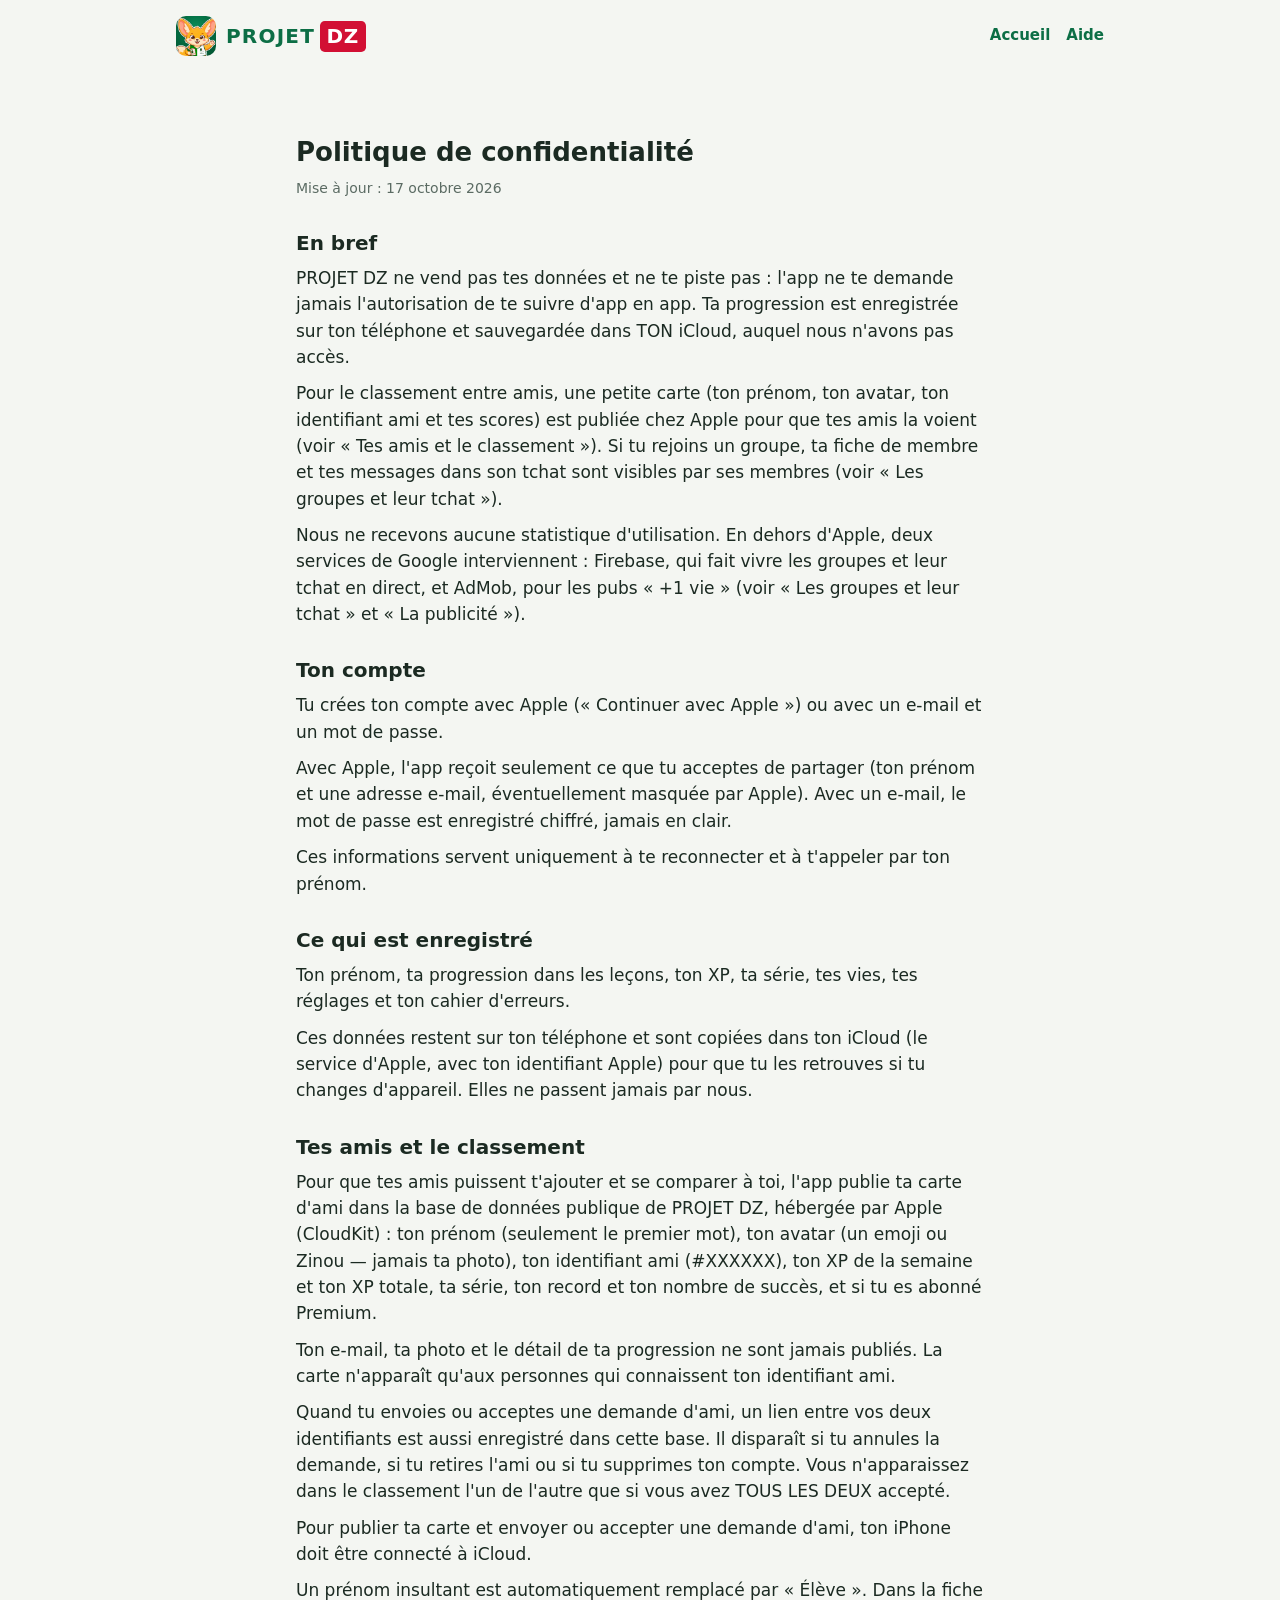
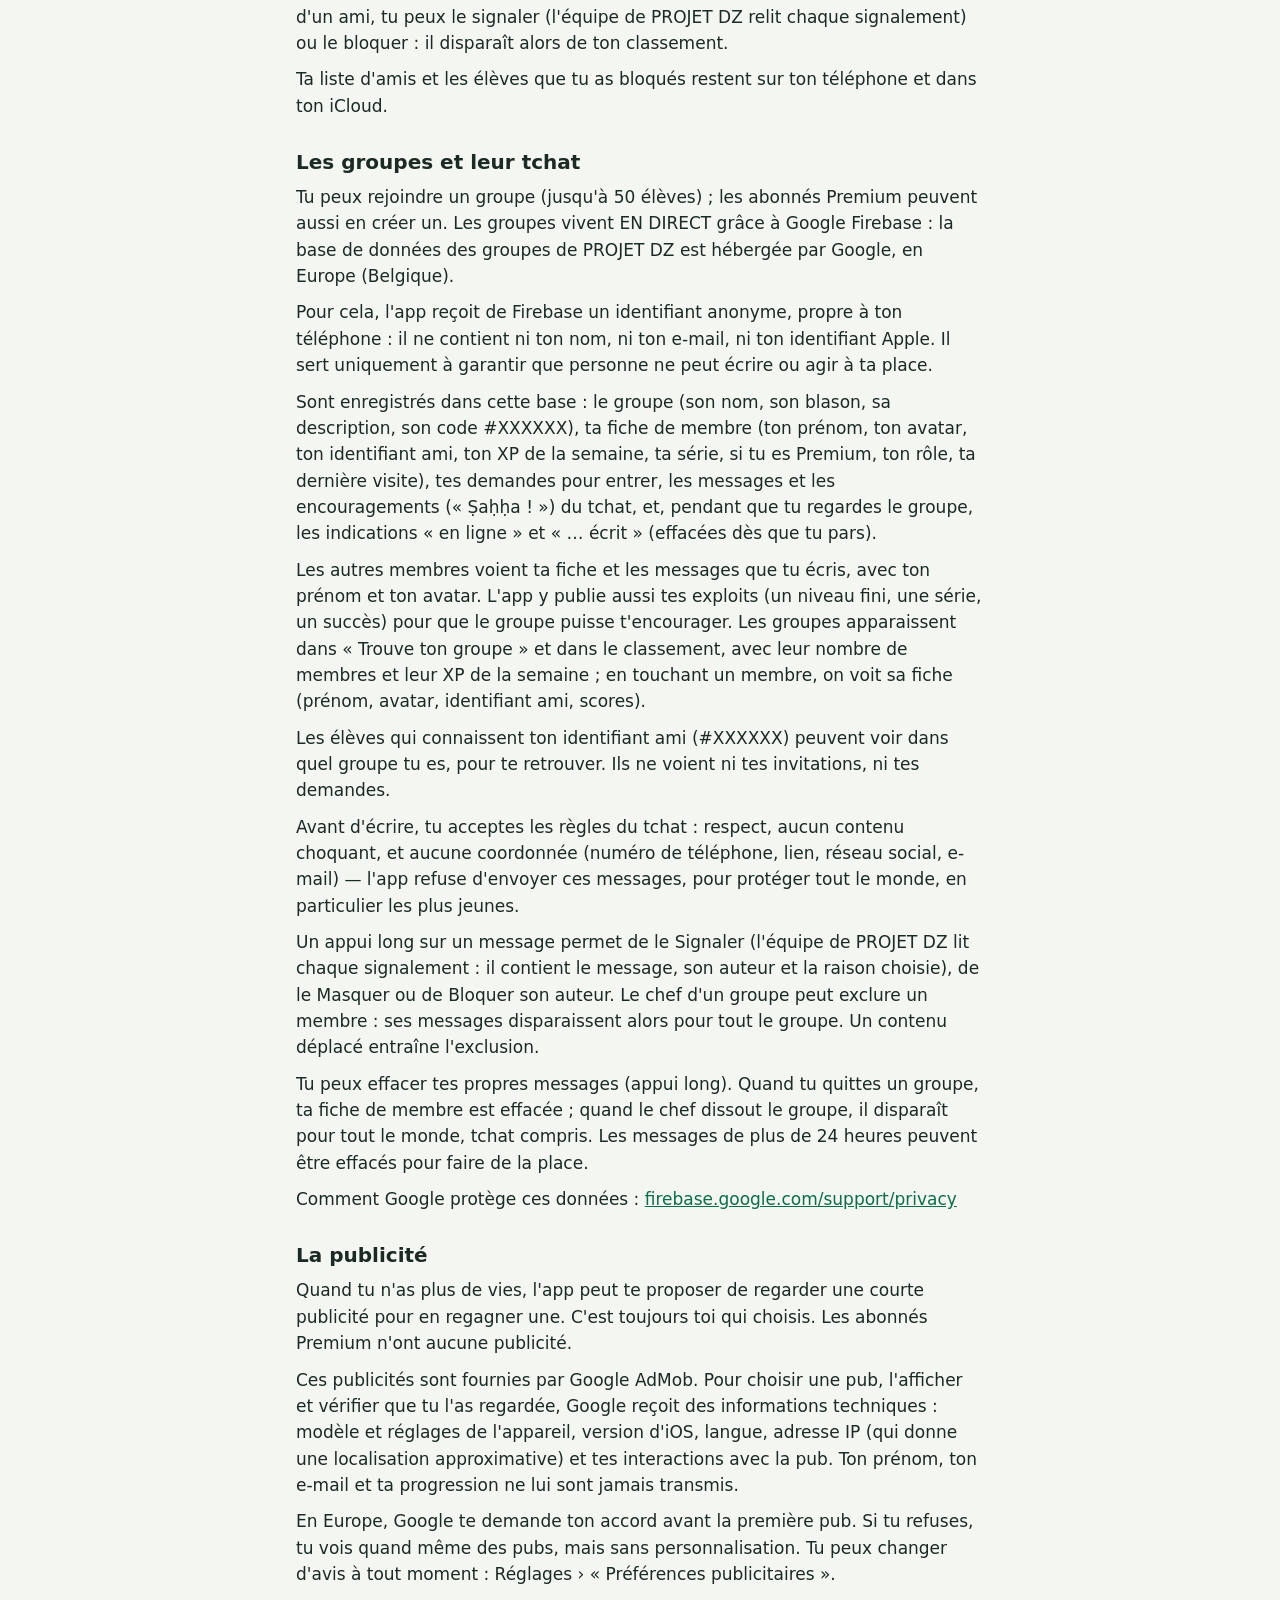
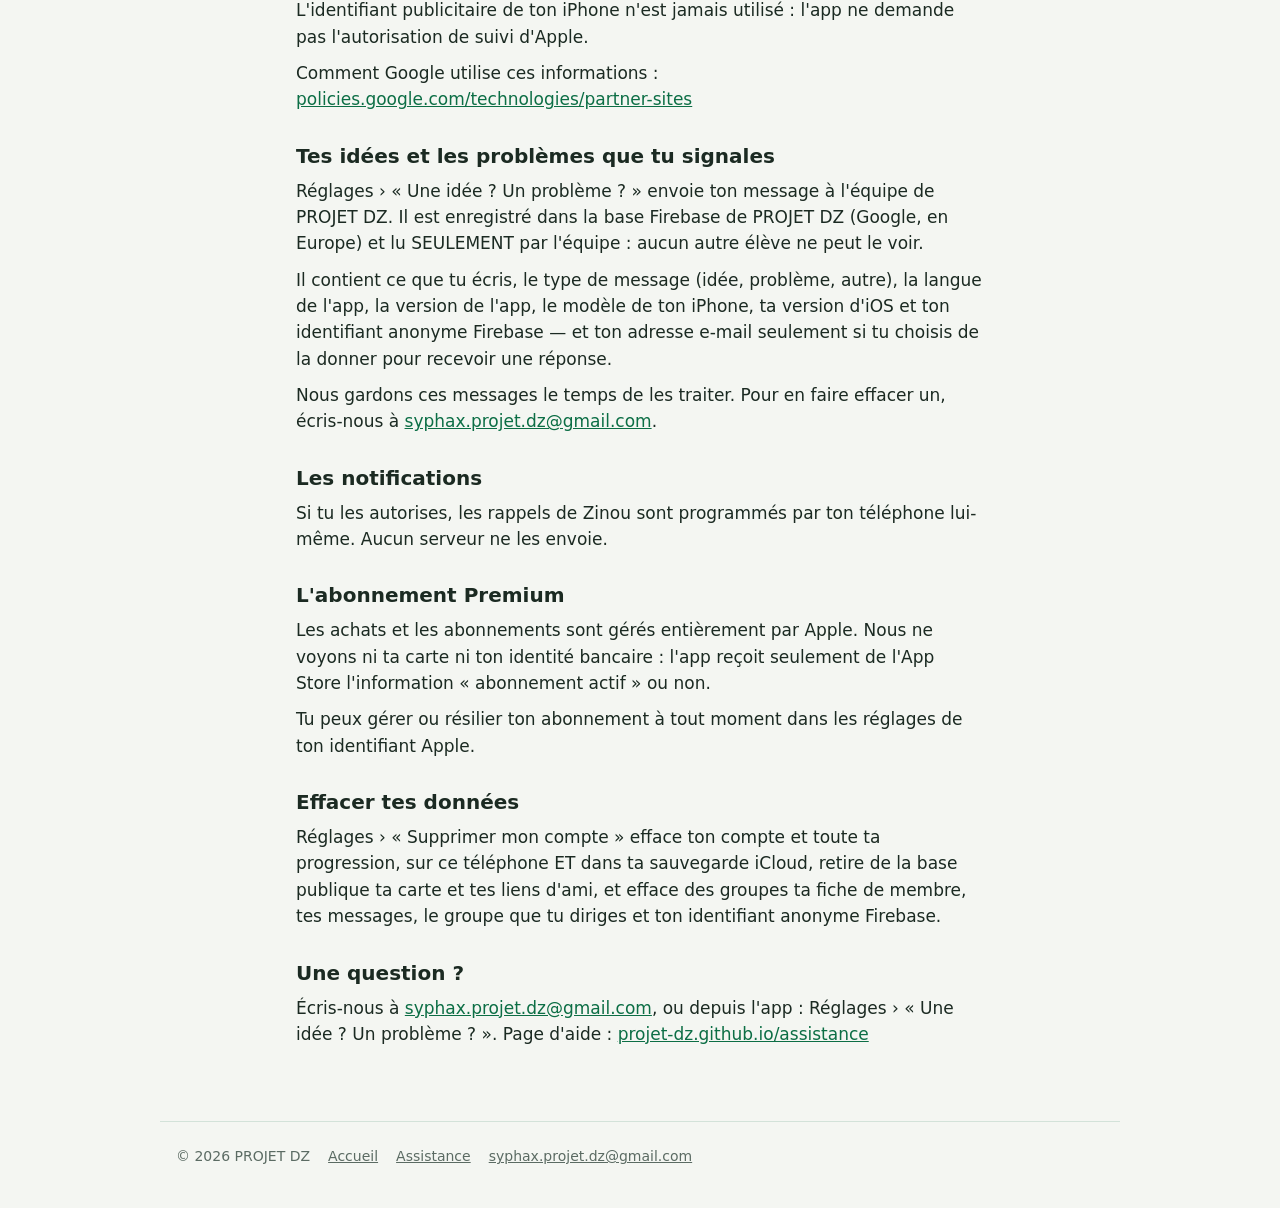
==== confidentialite.html @ 4441c6cf "Site de PROJET DZ : accueil, assistance, confidentialité, app-ads.txt" ====
<!doctype html>
<html lang="fr">
<head>
<meta charset="utf-8">
<meta name="viewport" content="width=device-width, initial-scale=1">
<title>PROJET DZ — Politique de confidentialité</title>
<link rel="icon" href="apple-touch-icon.png">
<link rel="stylesheet" href="style.css">
</head>
<body>
<header class="barre">
  <a class="logo" href="./"><img src="icone.png" alt=""><span class="mot">PROJET<span class="dz">DZ</span></span></a>
  <nav><a href="./">Accueil</a><a href="assistance.html">Aide</a></nav>
</header>
<main class="etroit legal">
<h2 style="font-size:26px">Politique de confidentialité</h2>
<p class="maj">Mise à jour : 17 octobre 2026</p>
<h2>En bref</h2>
<p>PROJET DZ ne vend pas tes données et ne te piste pas : l&#x27;app ne te demande jamais l&#x27;autorisation de te suivre d&#x27;app en app. Ta progression est enregistrée sur ton téléphone et sauvegardée dans TON iCloud, auquel nous n&#x27;avons pas accès.</p>
<p>Pour le classement entre amis, une petite carte (ton prénom, ton avatar, ton identifiant ami et tes scores) est publiée chez Apple pour que tes amis la voient (voir « Tes amis et le classement »). Si tu rejoins un groupe, ta fiche de membre et tes messages dans son tchat sont visibles par ses membres (voir « Les groupes et leur tchat »).</p>
<p>Nous ne recevons aucune statistique d&#x27;utilisation. En dehors d&#x27;Apple, deux services de Google interviennent : Firebase, qui fait vivre les groupes et leur tchat en direct, et AdMob, pour les pubs « +1 vie » (voir « Les groupes et leur tchat » et « La publicité »).</p>
<h2>Ton compte</h2>
<p>Tu crées ton compte avec Apple (« Continuer avec Apple ») ou avec un e-mail et un mot de passe.</p>
<p>Avec Apple, l&#x27;app reçoit seulement ce que tu acceptes de partager (ton prénom et une adresse e-mail, éventuellement masquée par Apple). Avec un e-mail, le mot de passe est enregistré chiffré, jamais en clair.</p>
<p>Ces informations servent uniquement à te reconnecter et à t&#x27;appeler par ton prénom.</p>
<h2>Ce qui est enregistré</h2>
<p>Ton prénom, ta progression dans les leçons, ton XP, ta série, tes vies, tes réglages et ton cahier d&#x27;erreurs.</p>
<p>Ces données restent sur ton téléphone et sont copiées dans ton iCloud (le service d&#x27;Apple, avec ton identifiant Apple) pour que tu les retrouves si tu changes d&#x27;appareil. Elles ne passent jamais par nous.</p>
<h2>Tes amis et le classement</h2>
<p>Pour que tes amis puissent t&#x27;ajouter et se comparer à toi, l&#x27;app publie ta carte d&#x27;ami dans la base de données publique de PROJET DZ, hébergée par Apple (CloudKit) : ton prénom (seulement le premier mot), ton avatar (un emoji ou Zinou — jamais ta photo), ton identifiant ami (#XXXXXX), ton XP de la semaine et ton XP totale, ta série, ton record et ton nombre de succès, et si tu es abonné Premium.</p>
<p>Ton e-mail, ta photo et le détail de ta progression ne sont jamais publiés. La carte n&#x27;apparaît qu&#x27;aux personnes qui connaissent ton identifiant ami.</p>
<p>Quand tu envoies ou acceptes une demande d&#x27;ami, un lien entre vos deux identifiants est aussi enregistré dans cette base. Il disparaît si tu annules la demande, si tu retires l&#x27;ami ou si tu supprimes ton compte. Vous n&#x27;apparaissez dans le classement l&#x27;un de l&#x27;autre que si vous avez TOUS LES DEUX accepté.</p>
<p>Pour publier ta carte et envoyer ou accepter une demande d&#x27;ami, ton iPhone doit être connecté à iCloud.</p>
<p>Un prénom insultant est automatiquement remplacé par « Élève ». Dans la fiche d&#x27;un ami, tu peux le signaler (l&#x27;équipe de PROJET DZ relit chaque signalement) ou le bloquer : il disparaît alors de ton classement.</p>
<p>Ta liste d&#x27;amis et les élèves que tu as bloqués restent sur ton téléphone et dans ton iCloud.</p>
<h2>Les groupes et leur tchat</h2>
<p>Tu peux rejoindre un groupe (jusqu&#x27;à 50 élèves) ; les abonnés Premium peuvent aussi en créer un. Les groupes vivent EN DIRECT grâce à Google Firebase : la base de données des groupes de PROJET DZ est hébergée par Google, en Europe (Belgique).</p>
<p>Pour cela, l&#x27;app reçoit de Firebase un identifiant anonyme, propre à ton téléphone : il ne contient ni ton nom, ni ton e-mail, ni ton identifiant Apple. Il sert uniquement à garantir que personne ne peut écrire ou agir à ta place.</p>
<p>Sont enregistrés dans cette base : le groupe (son nom, son blason, sa description, son code #XXXXXX), ta fiche de membre (ton prénom, ton avatar, ton identifiant ami, ton XP de la semaine, ta série, si tu es Premium, ton rôle, ta dernière visite), tes demandes pour entrer, les messages et les encouragements (« Ṣaḥḥa ! ») du tchat, et, pendant que tu regardes le groupe, les indications « en ligne » et « … écrit » (effacées dès que tu pars).</p>
<p>Les autres membres voient ta fiche et les messages que tu écris, avec ton prénom et ton avatar. L&#x27;app y publie aussi tes exploits (un niveau fini, une série, un succès) pour que le groupe puisse t&#x27;encourager. Les groupes apparaissent dans « Trouve ton groupe » et dans le classement, avec leur nombre de membres et leur XP de la semaine ; en touchant un membre, on voit sa fiche (prénom, avatar, identifiant ami, scores).</p>
<p>Les élèves qui connaissent ton identifiant ami (#XXXXXX) peuvent voir dans quel groupe tu es, pour te retrouver. Ils ne voient ni tes invitations, ni tes demandes.</p>
<p>Avant d&#x27;écrire, tu acceptes les règles du tchat : respect, aucun contenu choquant, et aucune coordonnée (numéro de téléphone, lien, réseau social, e-mail) — l&#x27;app refuse d&#x27;envoyer ces messages, pour protéger tout le monde, en particulier les plus jeunes.</p>
<p>Un appui long sur un message permet de le Signaler (l&#x27;équipe de PROJET DZ lit chaque signalement : il contient le message, son auteur et la raison choisie), de le Masquer ou de Bloquer son auteur. Le chef d&#x27;un groupe peut exclure un membre : ses messages disparaissent alors pour tout le groupe. Un contenu déplacé entraîne l&#x27;exclusion.</p>
<p>Tu peux effacer tes propres messages (appui long). Quand tu quittes un groupe, ta fiche de membre est effacée ; quand le chef dissout le groupe, il disparaît pour tout le monde, tchat compris. Les messages de plus de 24 heures peuvent être effacés pour faire de la place.</p>
<p>Comment Google protège ces données : <a href="https://firebase.google.com/support/privacy">firebase.google.com/support/privacy</a></p>
<h2>La publicité</h2>
<p>Quand tu n&#x27;as plus de vies, l&#x27;app peut te proposer de regarder une courte publicité pour en regagner une. C&#x27;est toujours toi qui choisis. Les abonnés Premium n&#x27;ont aucune publicité.</p>
<p>Ces publicités sont fournies par Google AdMob. Pour choisir une pub, l&#x27;afficher et vérifier que tu l&#x27;as regardée, Google reçoit des informations techniques : modèle et réglages de l&#x27;appareil, version d&#x27;iOS, langue, adresse IP (qui donne une localisation approximative) et tes interactions avec la pub. Ton prénom, ton e-mail et ta progression ne lui sont jamais transmis.</p>
<p>En Europe, Google te demande ton accord avant la première pub. Si tu refuses, tu vois quand même des pubs, mais sans personnalisation. Tu peux changer d&#x27;avis à tout moment : Réglages › « Préférences publicitaires ».</p>
<p>L&#x27;identifiant publicitaire de ton iPhone n&#x27;est jamais utilisé : l&#x27;app ne demande pas l&#x27;autorisation de suivi d&#x27;Apple.</p>
<p>Comment Google utilise ces informations : <a href="https://policies.google.com/technologies/partner-sites">policies.google.com/technologies/partner-sites</a></p>
<h2>Tes idées et les problèmes que tu signales</h2>
<p>Réglages › « Une idée ? Un problème ? » envoie ton message à l&#x27;équipe de PROJET DZ. Il est enregistré dans la base Firebase de PROJET DZ (Google, en Europe) et lu SEULEMENT par l&#x27;équipe : aucun autre élève ne peut le voir.</p>
<p>Il contient ce que tu écris, le type de message (idée, problème, autre), la langue de l&#x27;app, la version de l&#x27;app, le modèle de ton iPhone, ta version d&#x27;iOS et ton identifiant anonyme Firebase — et ton adresse e-mail seulement si tu choisis de la donner pour recevoir une réponse.</p>
<p>Nous gardons ces messages le temps de les traiter. Pour en faire effacer un, écris-nous à <a href="mailto:syphax.projet.dz@gmail.com">syphax.projet.dz@gmail.com</a>.</p>
<h2>Les notifications</h2>
<p>Si tu les autorises, les rappels de Zinou sont programmés par ton téléphone lui-même. Aucun serveur ne les envoie.</p>
<h2>L&#x27;abonnement Premium</h2>
<p>Les achats et les abonnements sont gérés entièrement par Apple. Nous ne voyons ni ta carte ni ton identité bancaire : l&#x27;app reçoit seulement de l&#x27;App Store l&#x27;information « abonnement actif » ou non.</p>
<p>Tu peux gérer ou résilier ton abonnement à tout moment dans les réglages de ton identifiant Apple.</p>
<h2>Effacer tes données</h2>
<p>Réglages › « Supprimer mon compte » efface ton compte et toute ta progression, sur ce téléphone ET dans ta sauvegarde iCloud, retire de la base publique ta carte et tes liens d&#x27;ami, et efface des groupes ta fiche de membre, tes messages, le groupe que tu diriges et ton identifiant anonyme Firebase.</p>
<h2>Une question ?</h2>
<p>Écris-nous à <a href="mailto:syphax.projet.dz@gmail.com">syphax.projet.dz@gmail.com</a>, ou depuis l&#x27;app : Réglages › « Une idée ? Un problème ? ». Page d&#x27;aide : <a href="https://projet-dz.github.io/assistance">projet-dz.github.io/assistance</a></p>
</main>
<footer>
  <span>© 2026 PROJET DZ</span>
  <a href="./">Accueil</a>
  <a href="assistance.html">Assistance</a>
  <a href="mailto:syphax.projet.dz@gmail.com">syphax.projet.dz@gmail.com</a>
</footer>
</body>
</html>
---- style.css ----
/* PROJET DZ — le site (projet-dz.github.io). Couleurs = celles de l'app. */
:root {
  --vert: #0C6E45;
  --vert-clair: #17925F;
  --vert-profond: #05341F;
  --rouge: #D21034;
  --sable: #FFB321;
  --fond: #F4F6F2;
  --carte: #FFFFFF;
  --texte: #1B2A22;
  --doux: #5B6B63;
  --trait: rgba(12, 110, 69, 0.14);
}
:root:not([data-theme="light"]) {
  color-scheme: light dark;
}
@media (prefers-color-scheme: dark) {
  :root:not([data-theme="light"]) {
    --fond: #0E1411;
    --carte: #18211C;
    --texte: #E8EFE9;
    --doux: #9FB0A6;
    --trait: rgba(255, 255, 255, 0.10);
    --vert: #3FBF86;
  }
}
* { box-sizing: border-box; }
html { -webkit-text-size-adjust: 100%; }
body {
  margin: 0;
  background: var(--fond);
  color: var(--texte);
  font: 17px/1.55 ui-rounded, "SF Pro Rounded", -apple-system, system-ui, "Segoe UI", Roboto, sans-serif;
}
a { color: var(--vert); overflow-wrap: anywhere; }
img { max-width: 100%; display: block; }

/* La barre du haut : le logo, comme dans l'app. */
.barre {
  display: flex; flex-wrap: wrap; align-items: center; justify-content: space-between; gap: 8px 12px;
  max-width: 960px; margin: 0 auto; padding: 16px;
}
.logo { display: flex; align-items: center; gap: 10px; text-decoration: none; color: var(--texte); }
.logo img { width: 40px; height: 40px; border-radius: 10px; }
.mot { font-weight: 900; letter-spacing: 0.06em; font-size: 20px; color: var(--vert); white-space: nowrap; }
.dz {
  display: inline-block; background: var(--rouge); color: #fff; font-weight: 900;
  padding: 0 0.32em; border-radius: 0.24em; margin-left: 0.25em; letter-spacing: 0.04em;
}
.barre nav { display: flex; gap: 16px; font-size: 15px; font-weight: 700; }
.barre nav a { text-decoration: none; white-space: nowrap; }
@media (max-width: 480px) {
  .barre { padding: 12px 16px; }
  .logo img { width: 34px; height: 34px; border-radius: 9px; }
  .mot { font-size: 16px; }
  .barre nav { gap: 12px; font-size: 13px; }
}

/* Le grand bandeau vert de l'accueil (= l'écran de lancement). */
.heros {
  background: radial-gradient(120% 90% at 50% 20%, var(--vert-clair), #0C6E45 55%, #09583A);
  color: #fff; text-align: center; padding: 48px 16px 0; overflow: hidden;
}
.heros h1 { font-size: clamp(30px, 7vw, 46px); line-height: 1.1; margin: 18px 0 10px; font-weight: 900; }
.heros p.sous { font-size: clamp(17px, 4vw, 20px); opacity: 0.92; max-width: 560px; margin: 0 auto 22px; }
.heros .arabe { font-size: 20px; opacity: 0.8; margin: 0 0 22px; }
.heros .icone { width: 112px; height: 112px; border-radius: 26px; margin: 0 auto; box-shadow: 0 14px 30px rgba(0,0,0,0.25); }
.heros .zinou { width: 200px; margin: 28px auto 0; }
.badge {
  display: inline-flex; align-items: center; gap: 8px; background: #000; color: #fff;
  border-radius: 14px; padding: 10px 18px; font-weight: 800; text-decoration: none; font-size: 16px;
}
.badge small { display: block; font-weight: 600; font-size: 11px; opacity: 0.8; text-align: left; }

main { max-width: 960px; margin: 0 auto; padding: 32px 16px 64px; }
main.etroit { max-width: 720px; }
h2 { font-size: 26px; margin: 8px 0 18px; font-weight: 900; }
h3 { font-size: 19px; margin: 0 0 6px; }

.atouts { display: grid; grid-template-columns: repeat(auto-fit, minmax(260px, 1fr)); gap: 14px; }
.atout {
  background: var(--carte); border: 1px solid var(--trait); border-radius: 20px; padding: 20px;
}
.atout .pic { width: 52px; height: 52px; margin-bottom: 10px; }
.atout p { margin: 0; color: var(--doux); }

.chiffres { display: grid; grid-template-columns: repeat(auto-fit, minmax(140px, 1fr)); gap: 12px; margin: 26px 0 36px; }
.chiffre { background: var(--carte); border: 1px solid var(--trait); border-radius: 18px; padding: 16px; text-align: center; }
.chiffre b { display: block; font-size: 28px; color: var(--vert); font-weight: 900; }
.chiffre span { color: var(--doux); font-size: 14px; }

.faq details {
  background: var(--carte); border: 1px solid var(--trait); border-radius: 16px; padding: 14px 18px; margin: 0 0 10px;
}
.faq summary { font-weight: 800; cursor: pointer; }
.faq details p { margin: 10px 0 0; color: var(--doux); }

.contact {
  background: var(--carte); border: 2px solid var(--vert); border-radius: 20px; padding: 20px; margin: 0 0 28px;
}
.contact p { margin: 6px 0 0; }

.legal h2 { font-size: 20px; margin: 28px 0 6px; }
.legal p { margin: 0 0 10px; }
.maj { color: var(--doux); font-size: 14px; }

footer {
  max-width: 960px; margin: 0 auto; padding: 24px 16px 40px; color: var(--doux); font-size: 14px;
  display: flex; flex-wrap: wrap; gap: 8px 18px; border-top: 1px solid var(--trait);
}
footer a { color: var(--doux); }
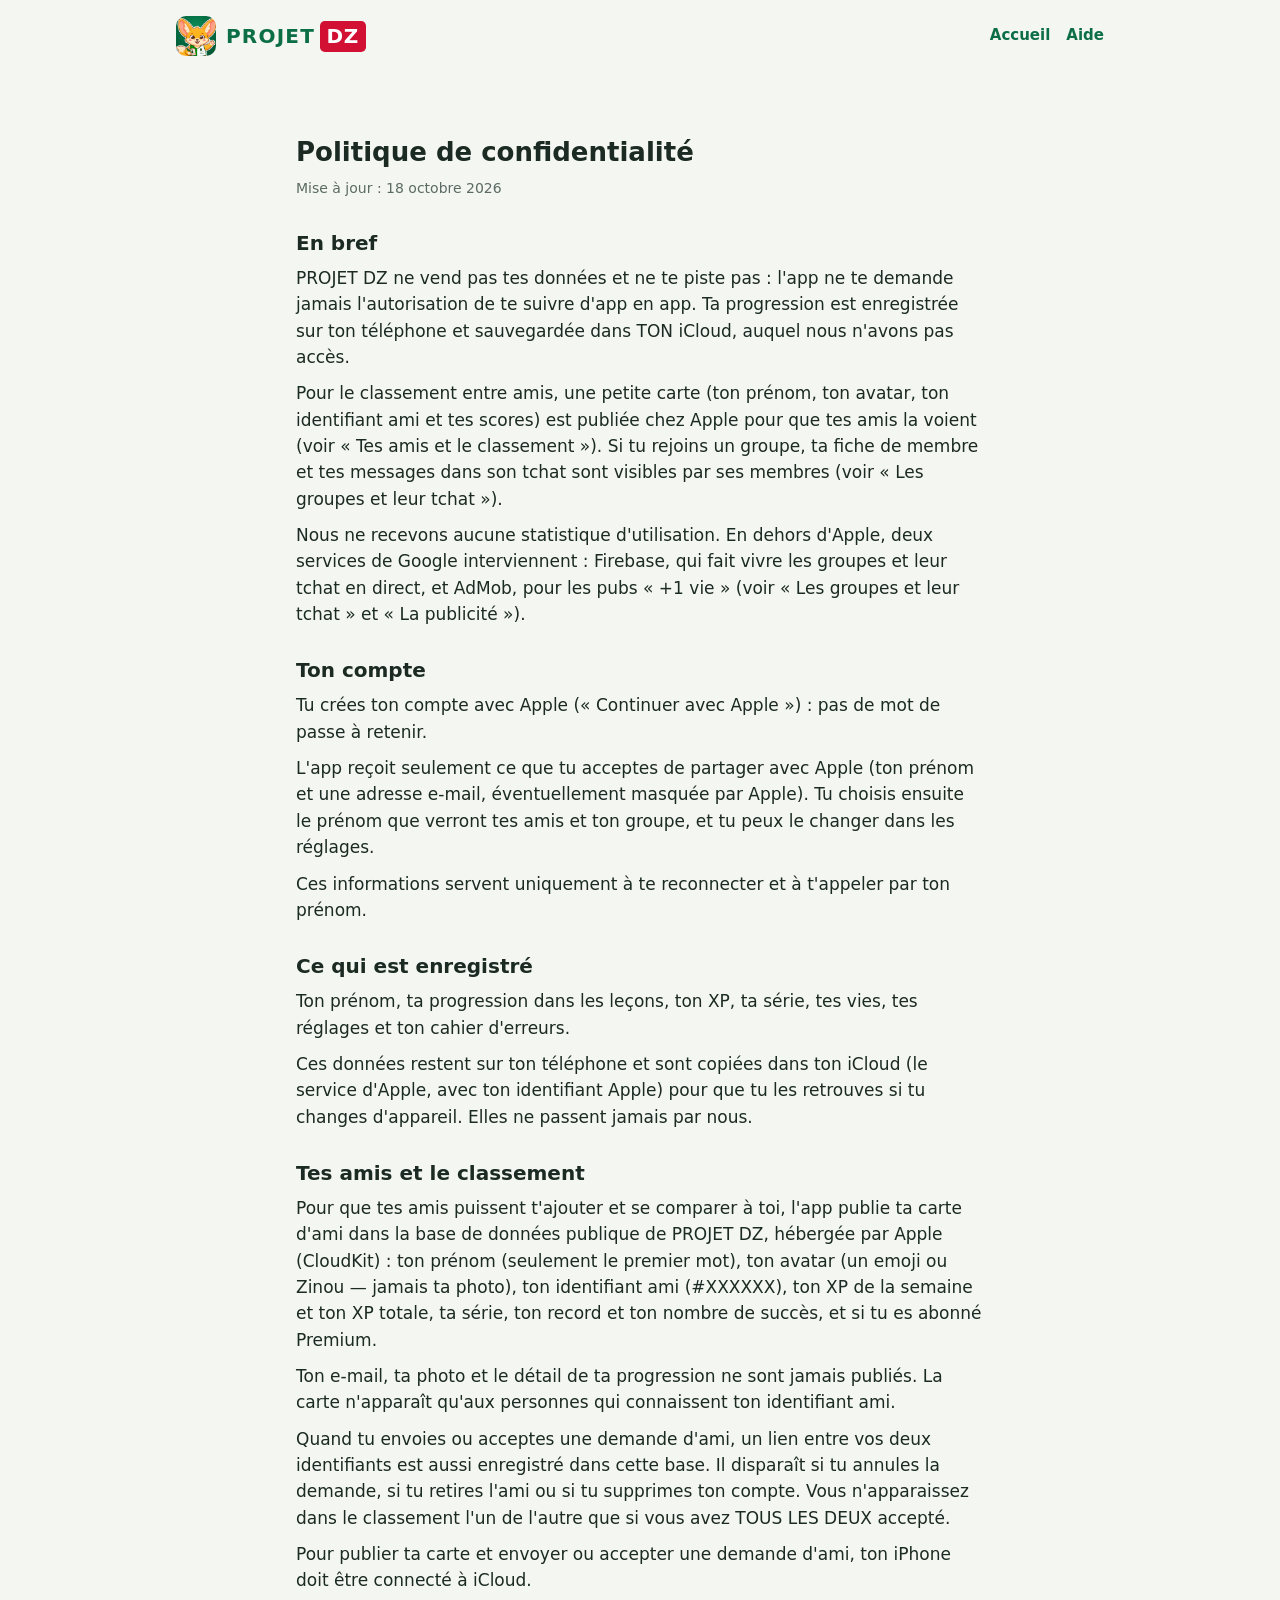
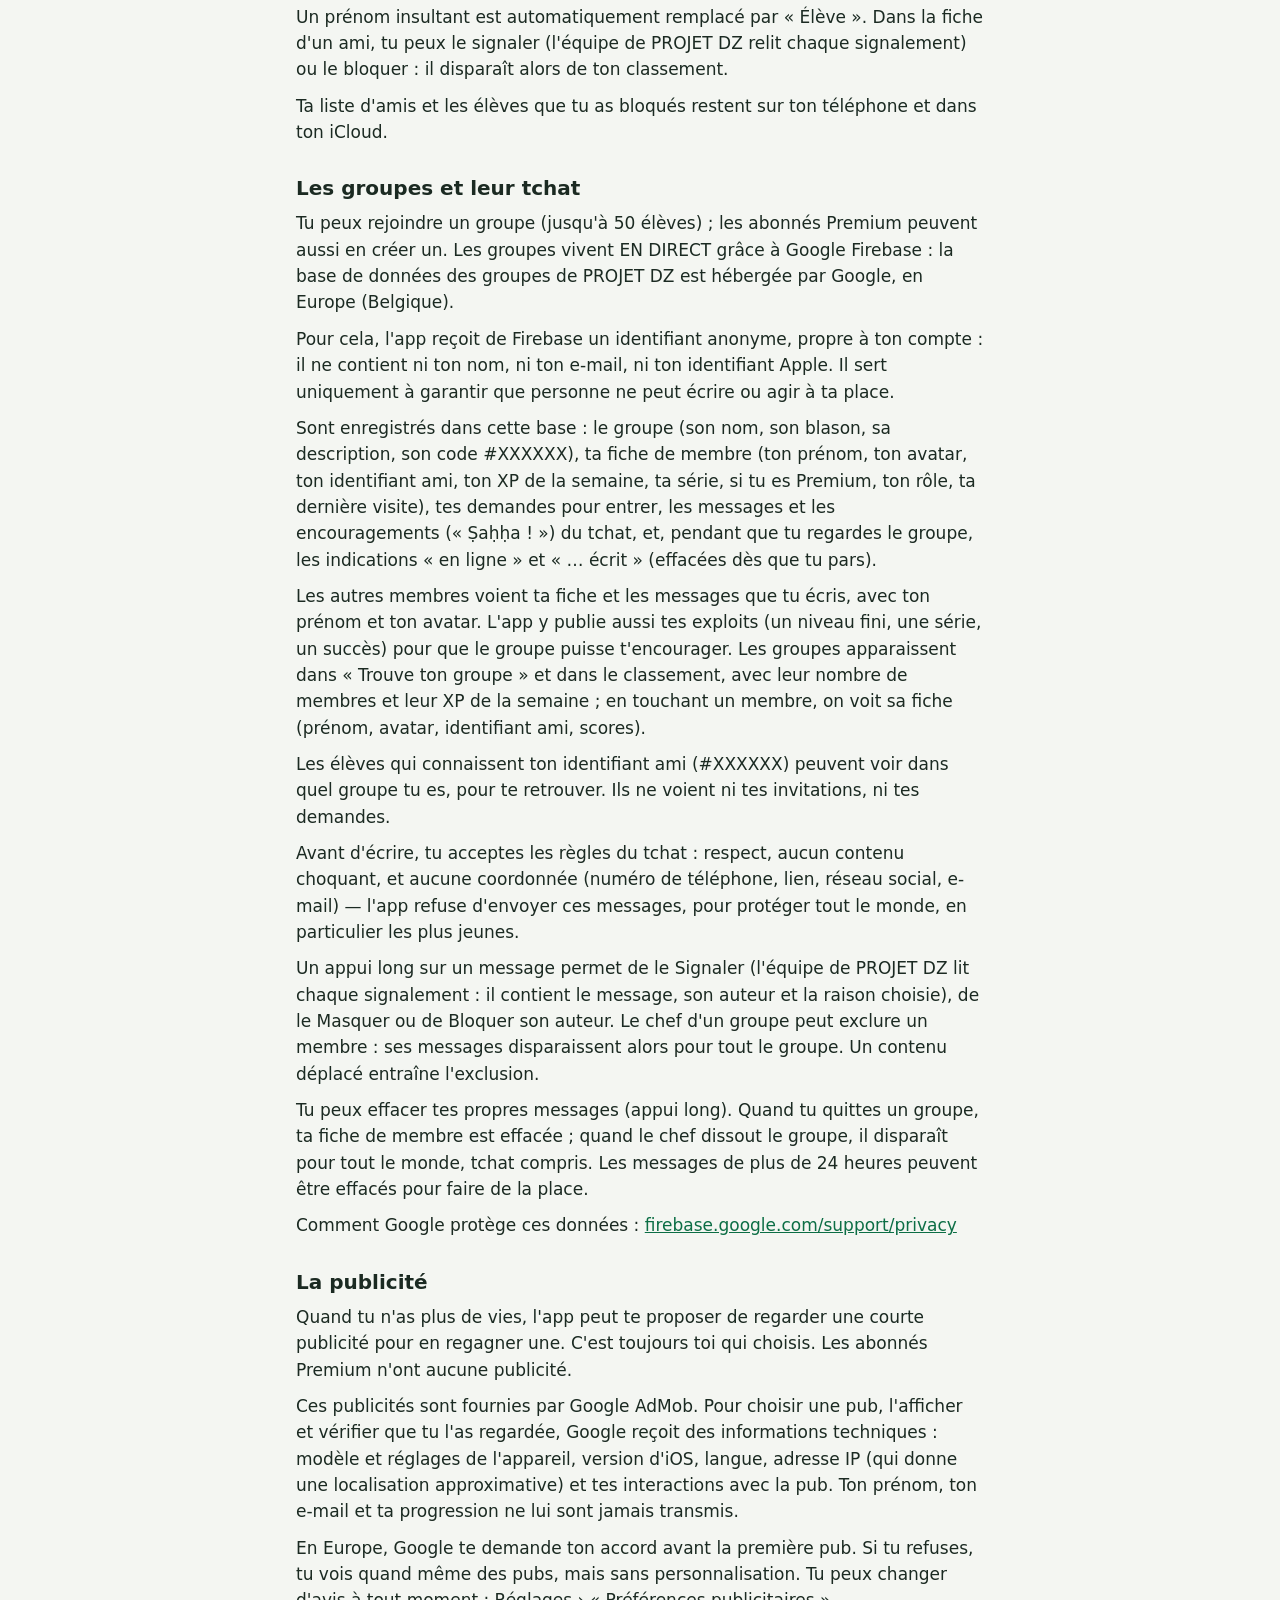
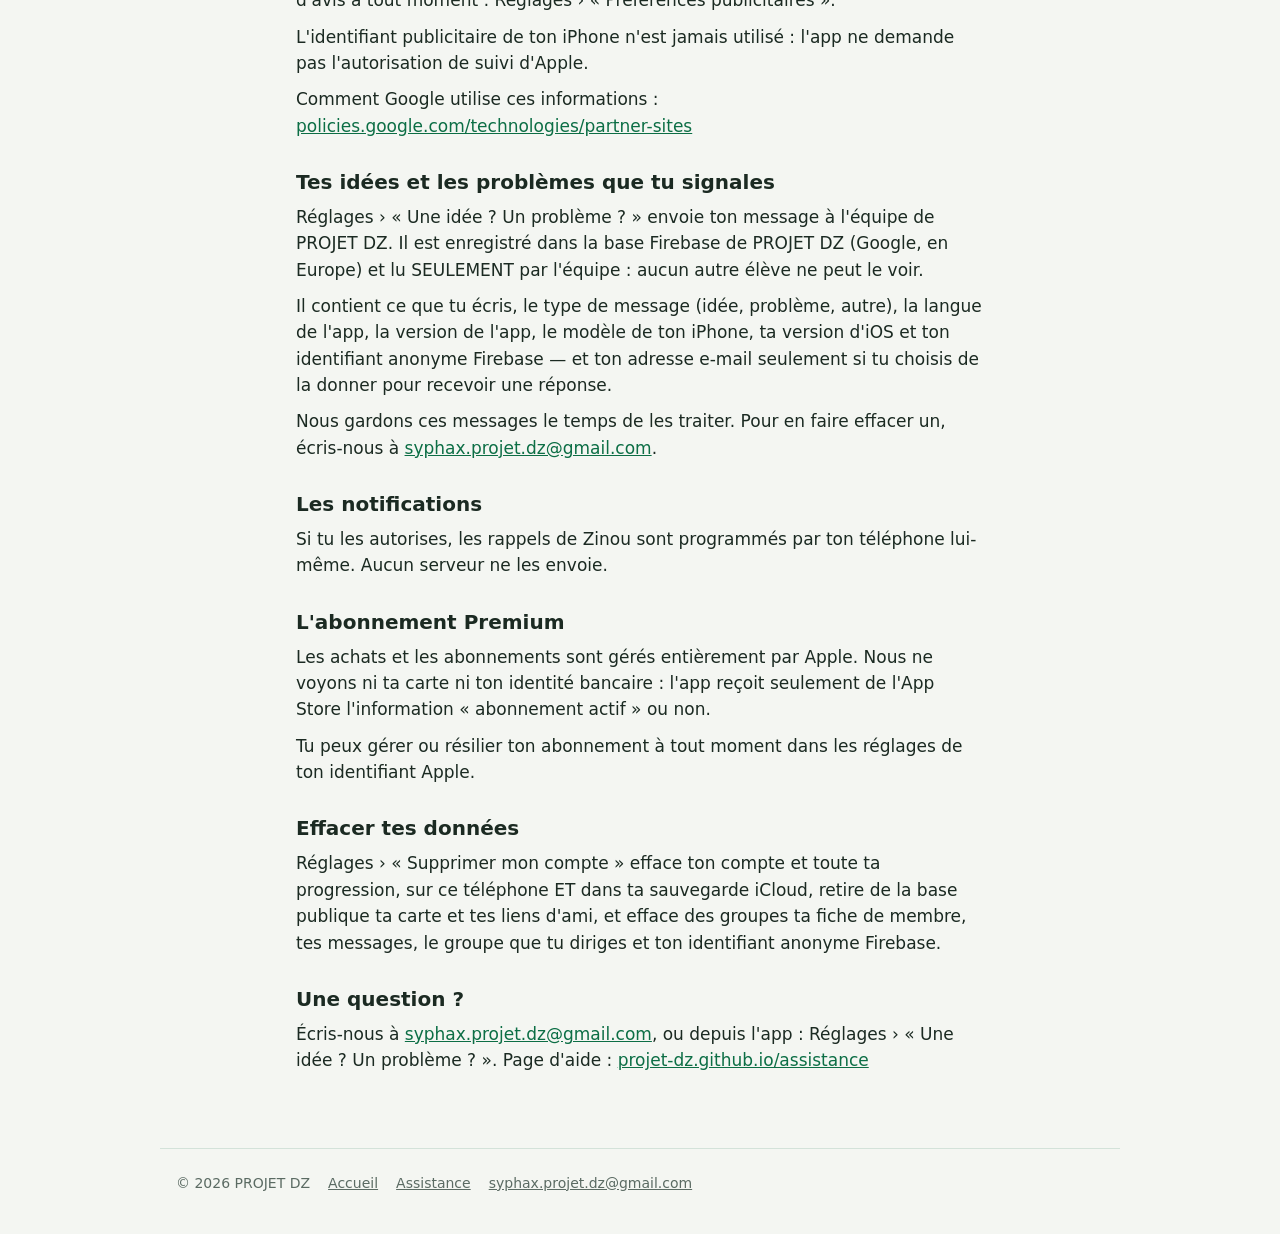
==== commit 766ec062: "Confidentialité : connexion avec Apple uniquement ; accueil : près de 900 mots" ====
--- a/confidentialite.html
+++ b/confidentialite.html
@@ -14,14 +14,14 @@
 </header>
 <main class="etroit legal">
 <h2 style="font-size:26px">Politique de confidentialité</h2>
-<p class="maj">Mise à jour : 17 octobre 2026</p>
+<p class="maj">Mise à jour : 18 octobre 2026</p>
 <h2>En bref</h2>
 <p>PROJET DZ ne vend pas tes données et ne te piste pas : l&#x27;app ne te demande jamais l&#x27;autorisation de te suivre d&#x27;app en app. Ta progression est enregistrée sur ton téléphone et sauvegardée dans TON iCloud, auquel nous n&#x27;avons pas accès.</p>
 <p>Pour le classement entre amis, une petite carte (ton prénom, ton avatar, ton identifiant ami et tes scores) est publiée chez Apple pour que tes amis la voient (voir « Tes amis et le classement »). Si tu rejoins un groupe, ta fiche de membre et tes messages dans son tchat sont visibles par ses membres (voir « Les groupes et leur tchat »).</p>
 <p>Nous ne recevons aucune statistique d&#x27;utilisation. En dehors d&#x27;Apple, deux services de Google interviennent : Firebase, qui fait vivre les groupes et leur tchat en direct, et AdMob, pour les pubs « +1 vie » (voir « Les groupes et leur tchat » et « La publicité »).</p>
 <h2>Ton compte</h2>
-<p>Tu crées ton compte avec Apple (« Continuer avec Apple ») ou avec un e-mail et un mot de passe.</p>
-<p>Avec Apple, l&#x27;app reçoit seulement ce que tu acceptes de partager (ton prénom et une adresse e-mail, éventuellement masquée par Apple). Avec un e-mail, le mot de passe est enregistré chiffré, jamais en clair.</p>
+<p>Tu crées ton compte avec Apple (« Continuer avec Apple ») : pas de mot de passe à retenir.</p>
+<p>L&#x27;app reçoit seulement ce que tu acceptes de partager avec Apple (ton prénom et une adresse e-mail, éventuellement masquée par Apple). Tu choisis ensuite le prénom que verront tes amis et ton groupe, et tu peux le changer dans les réglages.</p>
 <p>Ces informations servent uniquement à te reconnecter et à t&#x27;appeler par ton prénom.</p>
 <h2>Ce qui est enregistré</h2>
 <p>Ton prénom, ta progression dans les leçons, ton XP, ta série, tes vies, tes réglages et ton cahier d&#x27;erreurs.</p>
@@ -35,7 +35,7 @@
 <p>Ta liste d&#x27;amis et les élèves que tu as bloqués restent sur ton téléphone et dans ton iCloud.</p>
 <h2>Les groupes et leur tchat</h2>
 <p>Tu peux rejoindre un groupe (jusqu&#x27;à 50 élèves) ; les abonnés Premium peuvent aussi en créer un. Les groupes vivent EN DIRECT grâce à Google Firebase : la base de données des groupes de PROJET DZ est hébergée par Google, en Europe (Belgique).</p>
-<p>Pour cela, l&#x27;app reçoit de Firebase un identifiant anonyme, propre à ton téléphone : il ne contient ni ton nom, ni ton e-mail, ni ton identifiant Apple. Il sert uniquement à garantir que personne ne peut écrire ou agir à ta place.</p>
+<p>Pour cela, l&#x27;app reçoit de Firebase un identifiant anonyme, propre à ton compte : il ne contient ni ton nom, ni ton e-mail, ni ton identifiant Apple. Il sert uniquement à garantir que personne ne peut écrire ou agir à ta place.</p>
 <p>Sont enregistrés dans cette base : le groupe (son nom, son blason, sa description, son code #XXXXXX), ta fiche de membre (ton prénom, ton avatar, ton identifiant ami, ton XP de la semaine, ta série, si tu es Premium, ton rôle, ta dernière visite), tes demandes pour entrer, les messages et les encouragements (« Ṣaḥḥa ! ») du tchat, et, pendant que tu regardes le groupe, les indications « en ligne » et « … écrit » (effacées dès que tu pars).</p>
 <p>Les autres membres voient ta fiche et les messages que tu écris, avec ton prénom et ton avatar. L&#x27;app y publie aussi tes exploits (un niveau fini, une série, un succès) pour que le groupe puisse t&#x27;encourager. Les groupes apparaissent dans « Trouve ton groupe » et dans le classement, avec leur nombre de membres et leur XP de la semaine ; en touchant un membre, on voit sa fiche (prénom, avatar, identifiant ami, scores).</p>
 <p>Les élèves qui connaissent ton identifiant ami (#XXXXXX) peuvent voir dans quel groupe tu es, pour te retrouver. Ils ne voient ni tes invitations, ni tes demandes.</p>
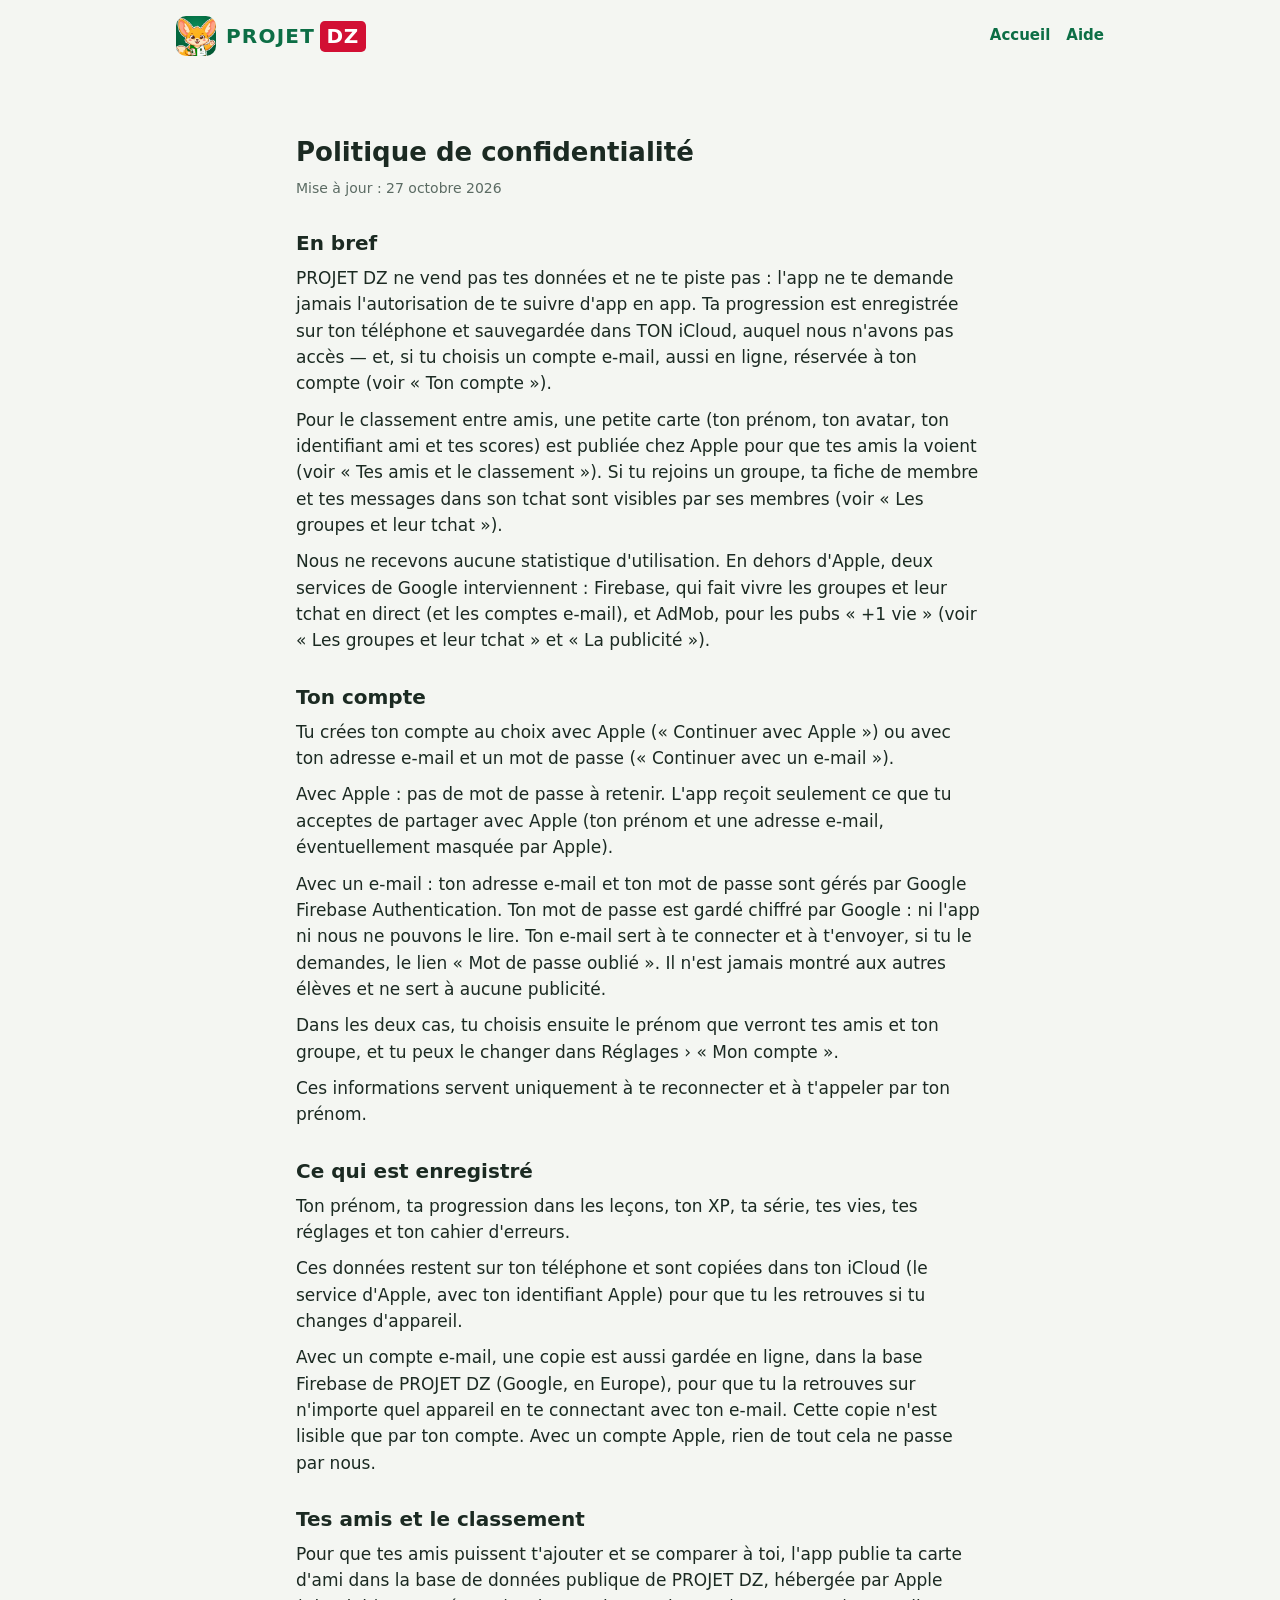
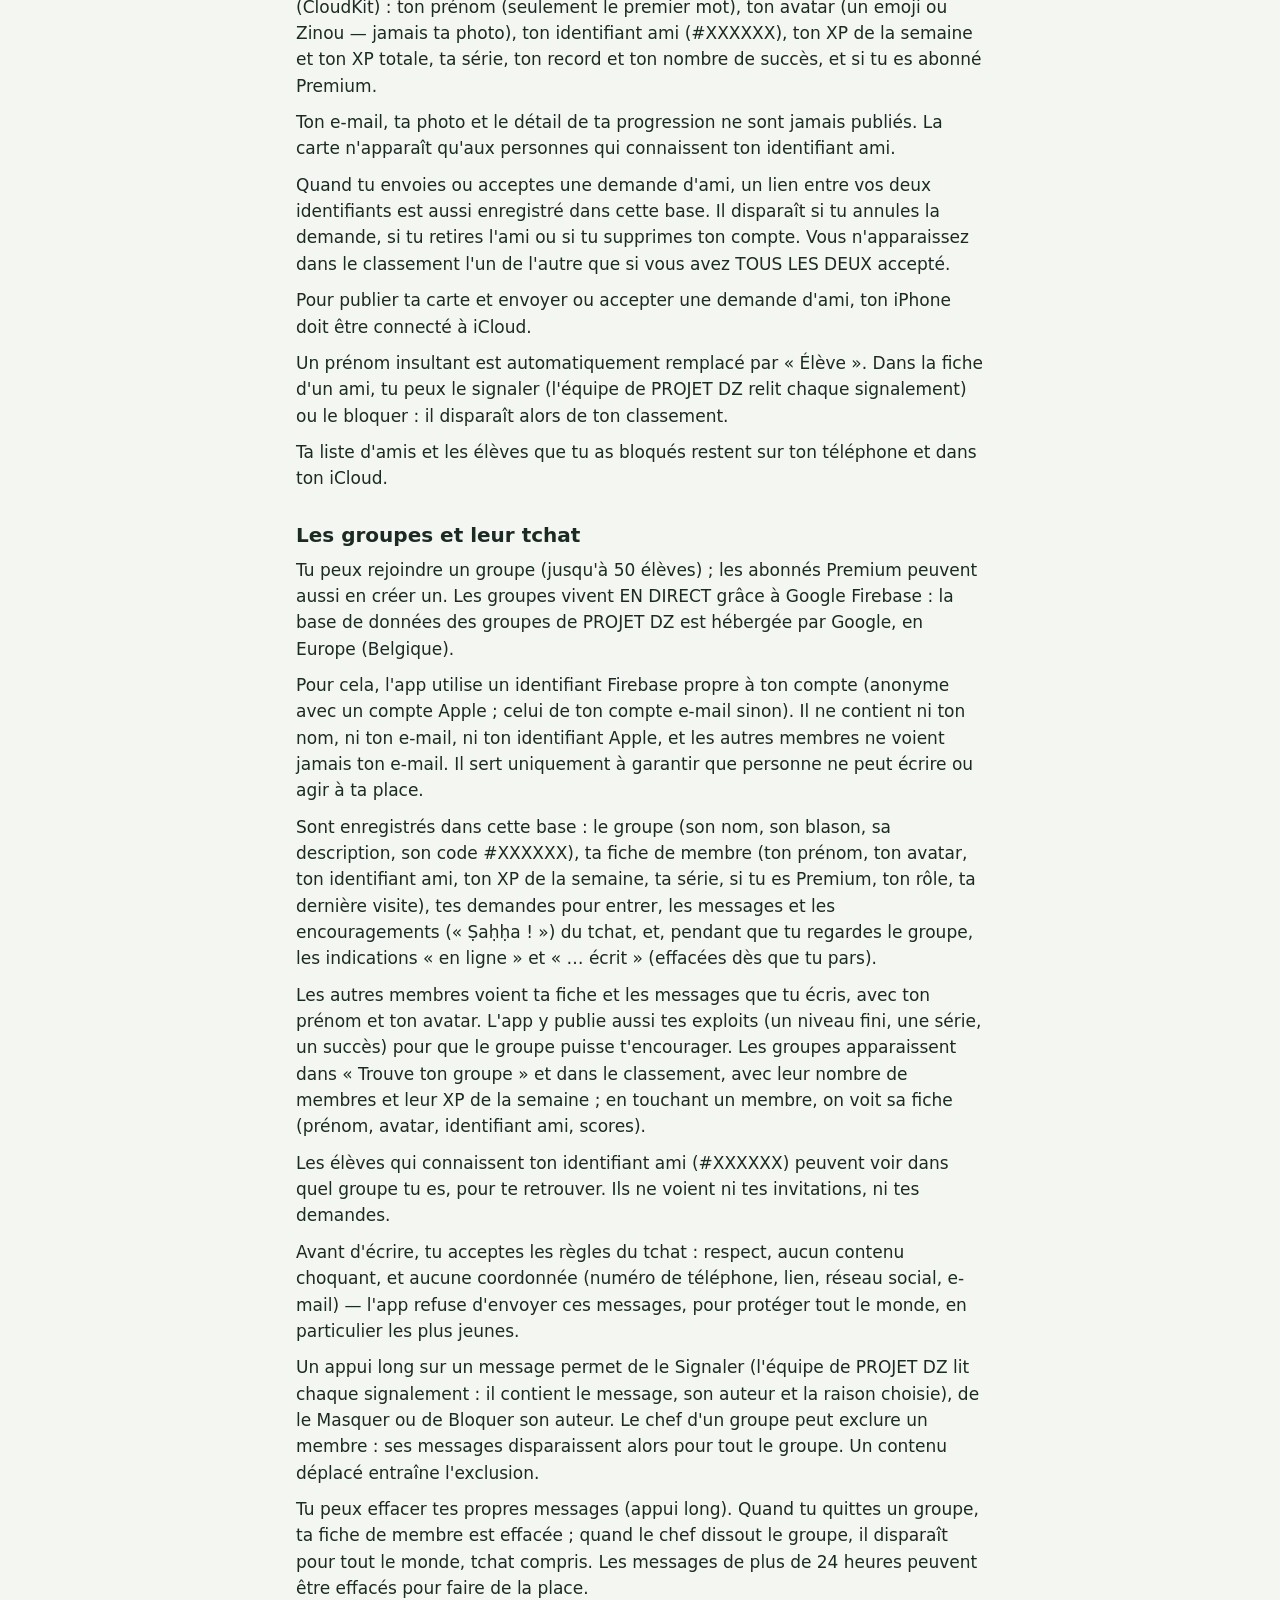
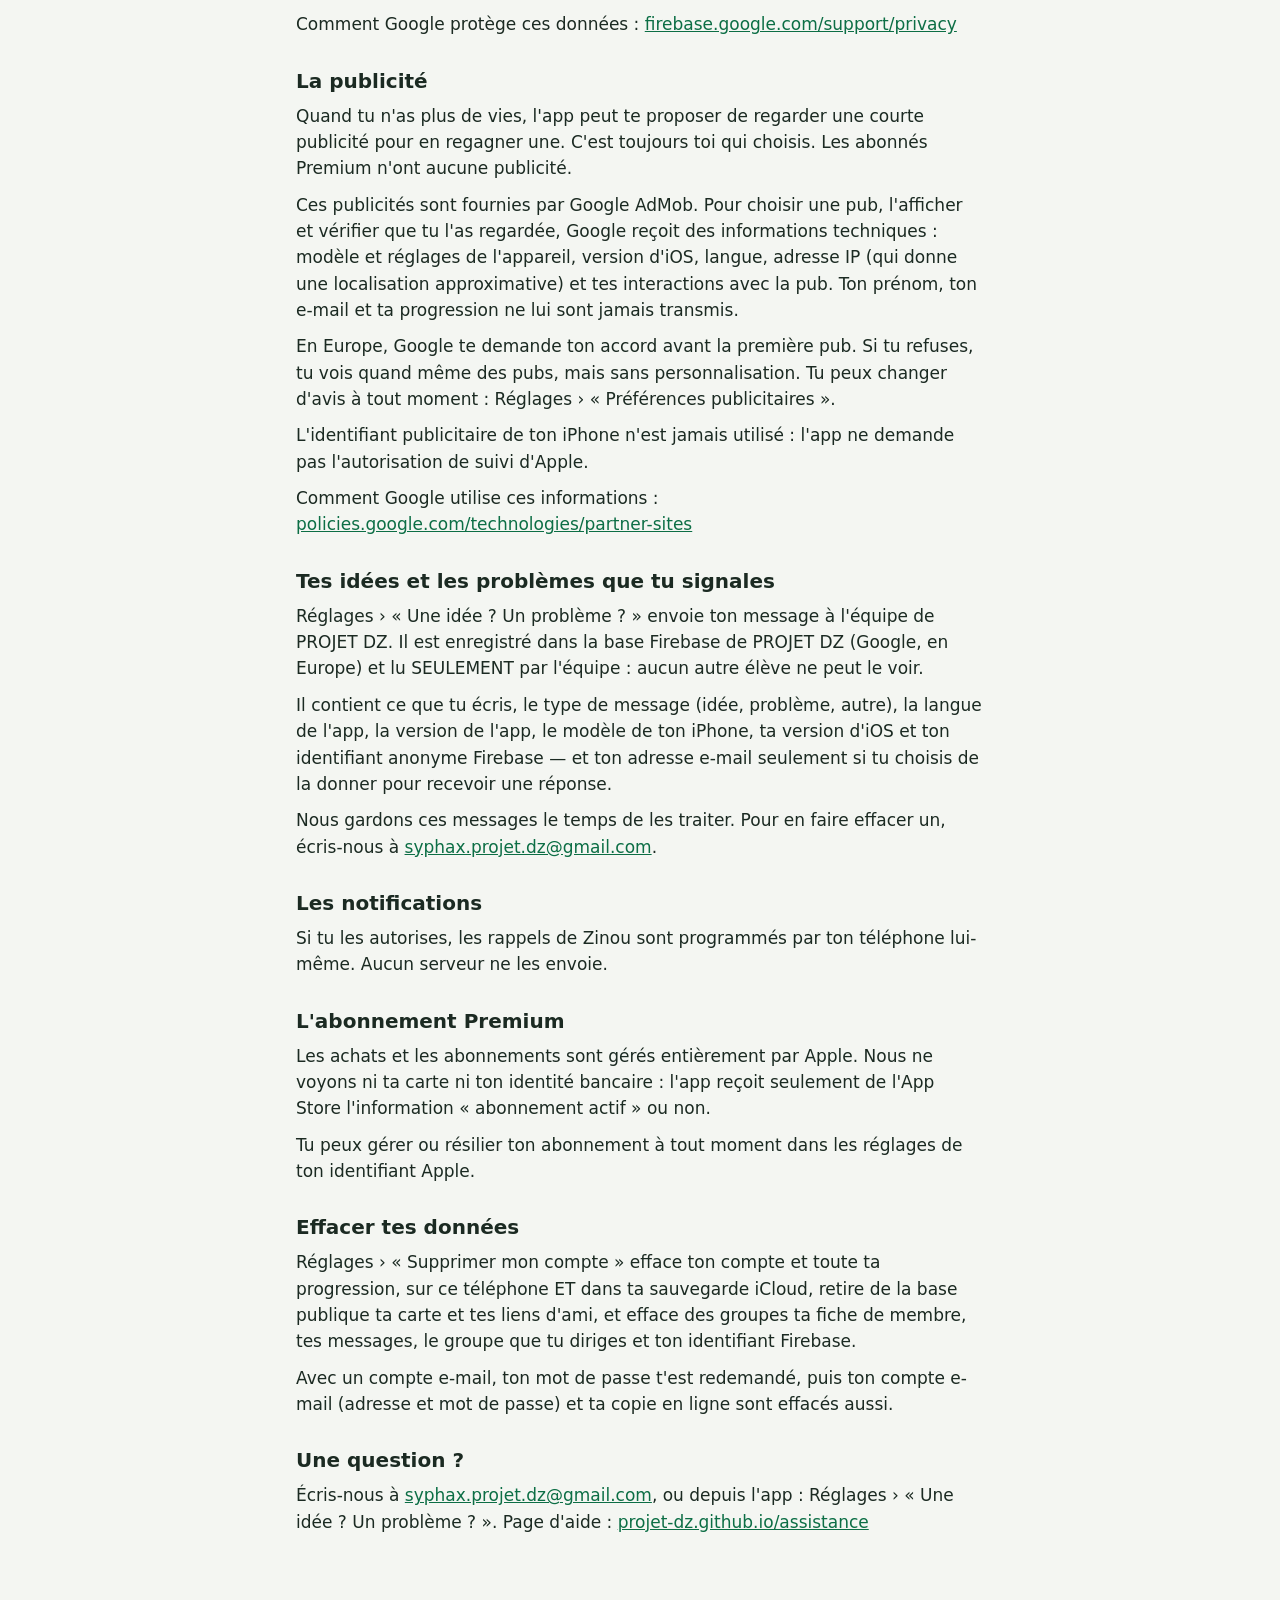
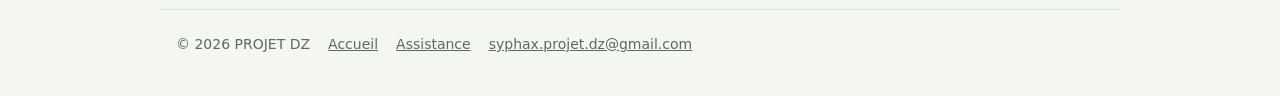
==== commit 46901712: "Confidentialité : comptes e-mail et sauvegarde en ligne (27/10)" ====
--- a/confidentialite.html
+++ b/confidentialite.html
@@ -14,18 +14,21 @@
 </header>
 <main class="etroit legal">
 <h2 style="font-size:26px">Politique de confidentialité</h2>
-<p class="maj">Mise à jour : 18 octobre 2026</p>
+<p class="maj">Mise à jour : 27 octobre 2026</p>
 <h2>En bref</h2>
-<p>PROJET DZ ne vend pas tes données et ne te piste pas : l&#x27;app ne te demande jamais l&#x27;autorisation de te suivre d&#x27;app en app. Ta progression est enregistrée sur ton téléphone et sauvegardée dans TON iCloud, auquel nous n&#x27;avons pas accès.</p>
+<p>PROJET DZ ne vend pas tes données et ne te piste pas : l&#x27;app ne te demande jamais l&#x27;autorisation de te suivre d&#x27;app en app. Ta progression est enregistrée sur ton téléphone et sauvegardée dans TON iCloud, auquel nous n&#x27;avons pas accès — et, si tu choisis un compte e-mail, aussi en ligne, réservée à ton compte (voir « Ton compte »).</p>
 <p>Pour le classement entre amis, une petite carte (ton prénom, ton avatar, ton identifiant ami et tes scores) est publiée chez Apple pour que tes amis la voient (voir « Tes amis et le classement »). Si tu rejoins un groupe, ta fiche de membre et tes messages dans son tchat sont visibles par ses membres (voir « Les groupes et leur tchat »).</p>
-<p>Nous ne recevons aucune statistique d&#x27;utilisation. En dehors d&#x27;Apple, deux services de Google interviennent : Firebase, qui fait vivre les groupes et leur tchat en direct, et AdMob, pour les pubs « +1 vie » (voir « Les groupes et leur tchat » et « La publicité »).</p>
+<p>Nous ne recevons aucune statistique d&#x27;utilisation. En dehors d&#x27;Apple, deux services de Google interviennent : Firebase, qui fait vivre les groupes et leur tchat en direct (et les comptes e-mail), et AdMob, pour les pubs « +1 vie » (voir « Les groupes et leur tchat » et « La publicité »).</p>
 <h2>Ton compte</h2>
-<p>Tu crées ton compte avec Apple (« Continuer avec Apple ») : pas de mot de passe à retenir.</p>
-<p>L&#x27;app reçoit seulement ce que tu acceptes de partager avec Apple (ton prénom et une adresse e-mail, éventuellement masquée par Apple). Tu choisis ensuite le prénom que verront tes amis et ton groupe, et tu peux le changer dans les réglages.</p>
+<p>Tu crées ton compte au choix avec Apple (« Continuer avec Apple ») ou avec ton adresse e-mail et un mot de passe (« Continuer avec un e-mail »).</p>
+<p>Avec Apple : pas de mot de passe à retenir. L&#x27;app reçoit seulement ce que tu acceptes de partager avec Apple (ton prénom et une adresse e-mail, éventuellement masquée par Apple).</p>
+<p>Avec un e-mail : ton adresse e-mail et ton mot de passe sont gérés par Google Firebase Authentication. Ton mot de passe est gardé chiffré par Google : ni l&#x27;app ni nous ne pouvons le lire. Ton e-mail sert à te connecter et à t&#x27;envoyer, si tu le demandes, le lien « Mot de passe oublié ». Il n&#x27;est jamais montré aux autres élèves et ne sert à aucune publicité.</p>
+<p>Dans les deux cas, tu choisis ensuite le prénom que verront tes amis et ton groupe, et tu peux le changer dans Réglages › « Mon compte ».</p>
 <p>Ces informations servent uniquement à te reconnecter et à t&#x27;appeler par ton prénom.</p>
 <h2>Ce qui est enregistré</h2>
 <p>Ton prénom, ta progression dans les leçons, ton XP, ta série, tes vies, tes réglages et ton cahier d&#x27;erreurs.</p>
-<p>Ces données restent sur ton téléphone et sont copiées dans ton iCloud (le service d&#x27;Apple, avec ton identifiant Apple) pour que tu les retrouves si tu changes d&#x27;appareil. Elles ne passent jamais par nous.</p>
+<p>Ces données restent sur ton téléphone et sont copiées dans ton iCloud (le service d&#x27;Apple, avec ton identifiant Apple) pour que tu les retrouves si tu changes d&#x27;appareil.</p>
+<p>Avec un compte e-mail, une copie est aussi gardée en ligne, dans la base Firebase de PROJET DZ (Google, en Europe), pour que tu la retrouves sur n&#x27;importe quel appareil en te connectant avec ton e-mail. Cette copie n&#x27;est lisible que par ton compte. Avec un compte Apple, rien de tout cela ne passe par nous.</p>
 <h2>Tes amis et le classement</h2>
 <p>Pour que tes amis puissent t&#x27;ajouter et se comparer à toi, l&#x27;app publie ta carte d&#x27;ami dans la base de données publique de PROJET DZ, hébergée par Apple (CloudKit) : ton prénom (seulement le premier mot), ton avatar (un emoji ou Zinou — jamais ta photo), ton identifiant ami (#XXXXXX), ton XP de la semaine et ton XP totale, ta série, ton record et ton nombre de succès, et si tu es abonné Premium.</p>
 <p>Ton e-mail, ta photo et le détail de ta progression ne sont jamais publiés. La carte n&#x27;apparaît qu&#x27;aux personnes qui connaissent ton identifiant ami.</p>
@@ -35,7 +38,7 @@
 <p>Ta liste d&#x27;amis et les élèves que tu as bloqués restent sur ton téléphone et dans ton iCloud.</p>
 <h2>Les groupes et leur tchat</h2>
 <p>Tu peux rejoindre un groupe (jusqu&#x27;à 50 élèves) ; les abonnés Premium peuvent aussi en créer un. Les groupes vivent EN DIRECT grâce à Google Firebase : la base de données des groupes de PROJET DZ est hébergée par Google, en Europe (Belgique).</p>
-<p>Pour cela, l&#x27;app reçoit de Firebase un identifiant anonyme, propre à ton compte : il ne contient ni ton nom, ni ton e-mail, ni ton identifiant Apple. Il sert uniquement à garantir que personne ne peut écrire ou agir à ta place.</p>
+<p>Pour cela, l&#x27;app utilise un identifiant Firebase propre à ton compte (anonyme avec un compte Apple ; celui de ton compte e-mail sinon). Il ne contient ni ton nom, ni ton e-mail, ni ton identifiant Apple, et les autres membres ne voient jamais ton e-mail. Il sert uniquement à garantir que personne ne peut écrire ou agir à ta place.</p>
 <p>Sont enregistrés dans cette base : le groupe (son nom, son blason, sa description, son code #XXXXXX), ta fiche de membre (ton prénom, ton avatar, ton identifiant ami, ton XP de la semaine, ta série, si tu es Premium, ton rôle, ta dernière visite), tes demandes pour entrer, les messages et les encouragements (« Ṣaḥḥa ! ») du tchat, et, pendant que tu regardes le groupe, les indications « en ligne » et « … écrit » (effacées dès que tu pars).</p>
 <p>Les autres membres voient ta fiche et les messages que tu écris, avec ton prénom et ton avatar. L&#x27;app y publie aussi tes exploits (un niveau fini, une série, un succès) pour que le groupe puisse t&#x27;encourager. Les groupes apparaissent dans « Trouve ton groupe » et dans le classement, avec leur nombre de membres et leur XP de la semaine ; en touchant un membre, on voit sa fiche (prénom, avatar, identifiant ami, scores).</p>
 <p>Les élèves qui connaissent ton identifiant ami (#XXXXXX) peuvent voir dans quel groupe tu es, pour te retrouver. Ils ne voient ni tes invitations, ni tes demandes.</p>
@@ -59,7 +62,8 @@
 <p>Les achats et les abonnements sont gérés entièrement par Apple. Nous ne voyons ni ta carte ni ton identité bancaire : l&#x27;app reçoit seulement de l&#x27;App Store l&#x27;information « abonnement actif » ou non.</p>
 <p>Tu peux gérer ou résilier ton abonnement à tout moment dans les réglages de ton identifiant Apple.</p>
 <h2>Effacer tes données</h2>
-<p>Réglages › « Supprimer mon compte » efface ton compte et toute ta progression, sur ce téléphone ET dans ta sauvegarde iCloud, retire de la base publique ta carte et tes liens d&#x27;ami, et efface des groupes ta fiche de membre, tes messages, le groupe que tu diriges et ton identifiant anonyme Firebase.</p>
+<p>Réglages › « Supprimer mon compte » efface ton compte et toute ta progression, sur ce téléphone ET dans ta sauvegarde iCloud, retire de la base publique ta carte et tes liens d&#x27;ami, et efface des groupes ta fiche de membre, tes messages, le groupe que tu diriges et ton identifiant Firebase.</p>
+<p>Avec un compte e-mail, ton mot de passe t&#x27;est redemandé, puis ton compte e-mail (adresse et mot de passe) et ta copie en ligne sont effacés aussi.</p>
 <h2>Une question ?</h2>
 <p>Écris-nous à <a href="mailto:syphax.projet.dz@gmail.com">syphax.projet.dz@gmail.com</a>, ou depuis l&#x27;app : Réglages › « Une idée ? Un problème ? ». Page d&#x27;aide : <a href="https://projet-dz.github.io/assistance">projet-dz.github.io/assistance</a></p>
 </main>
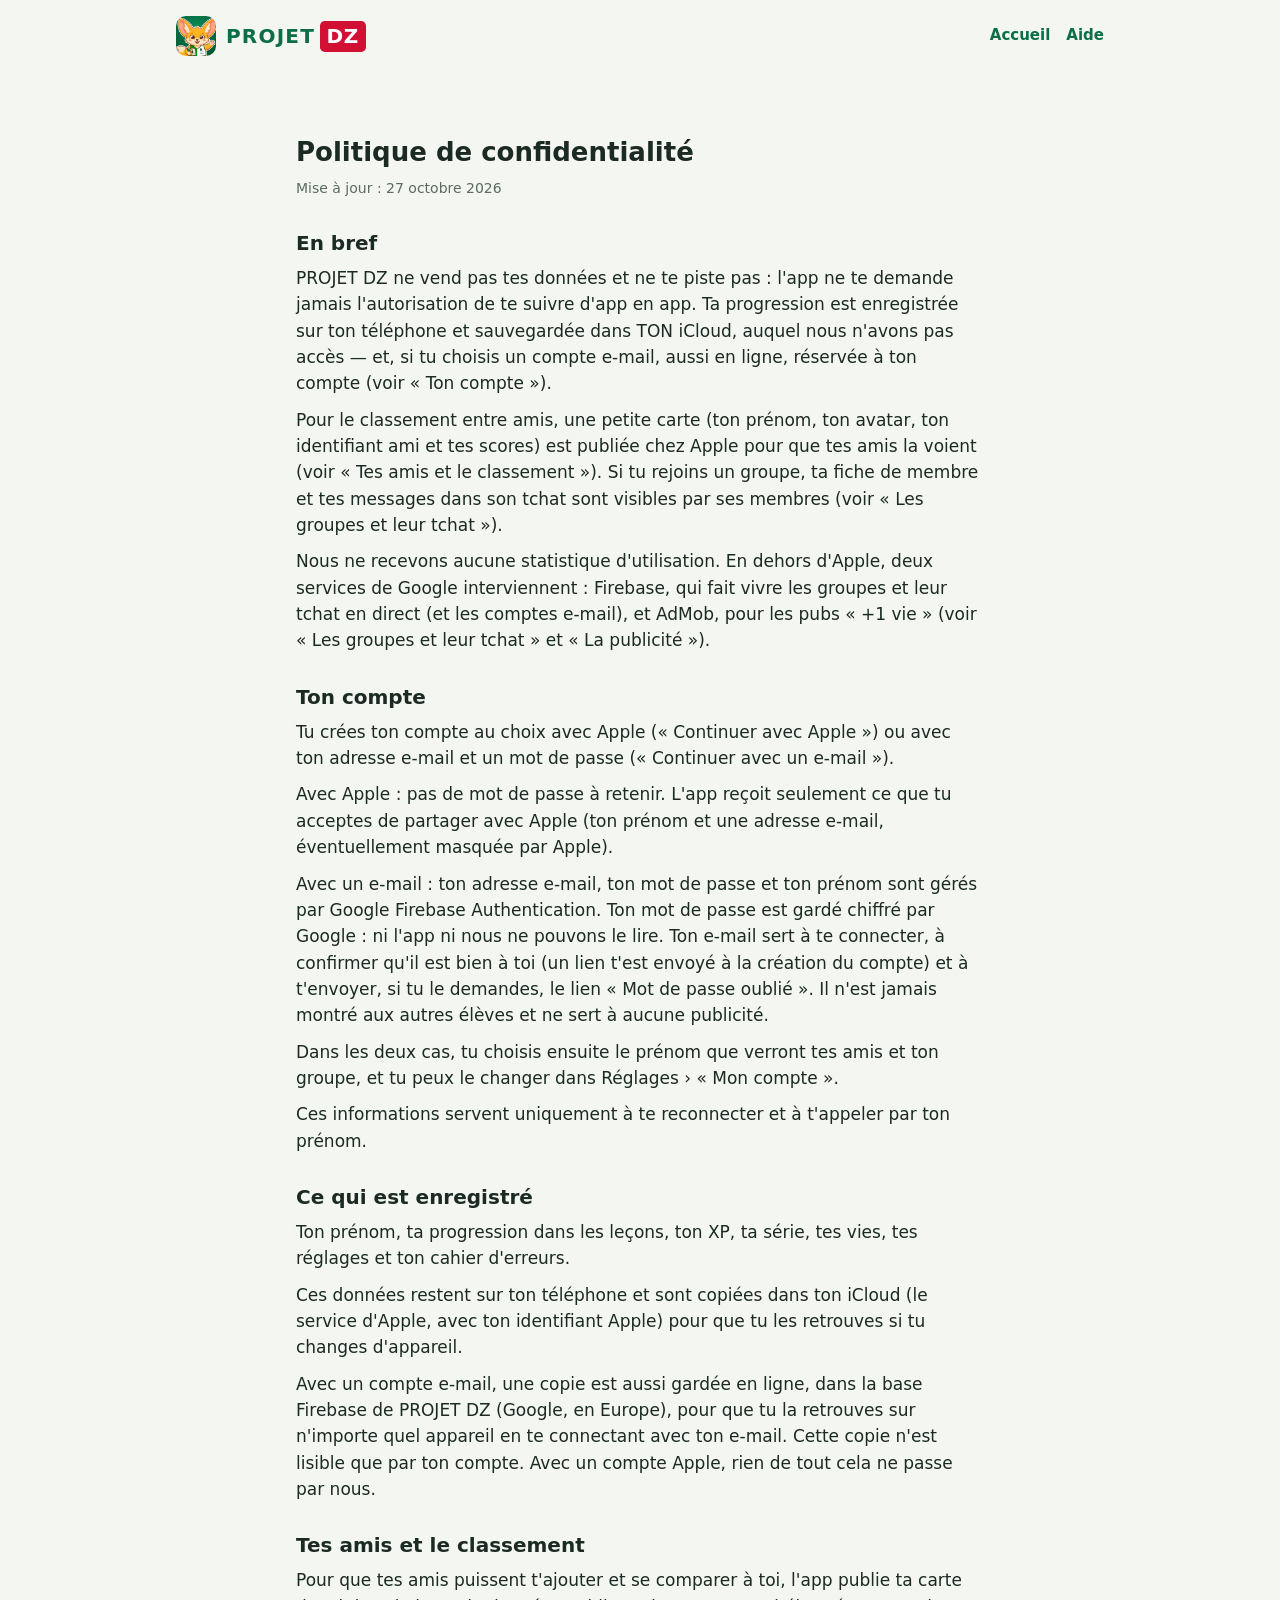
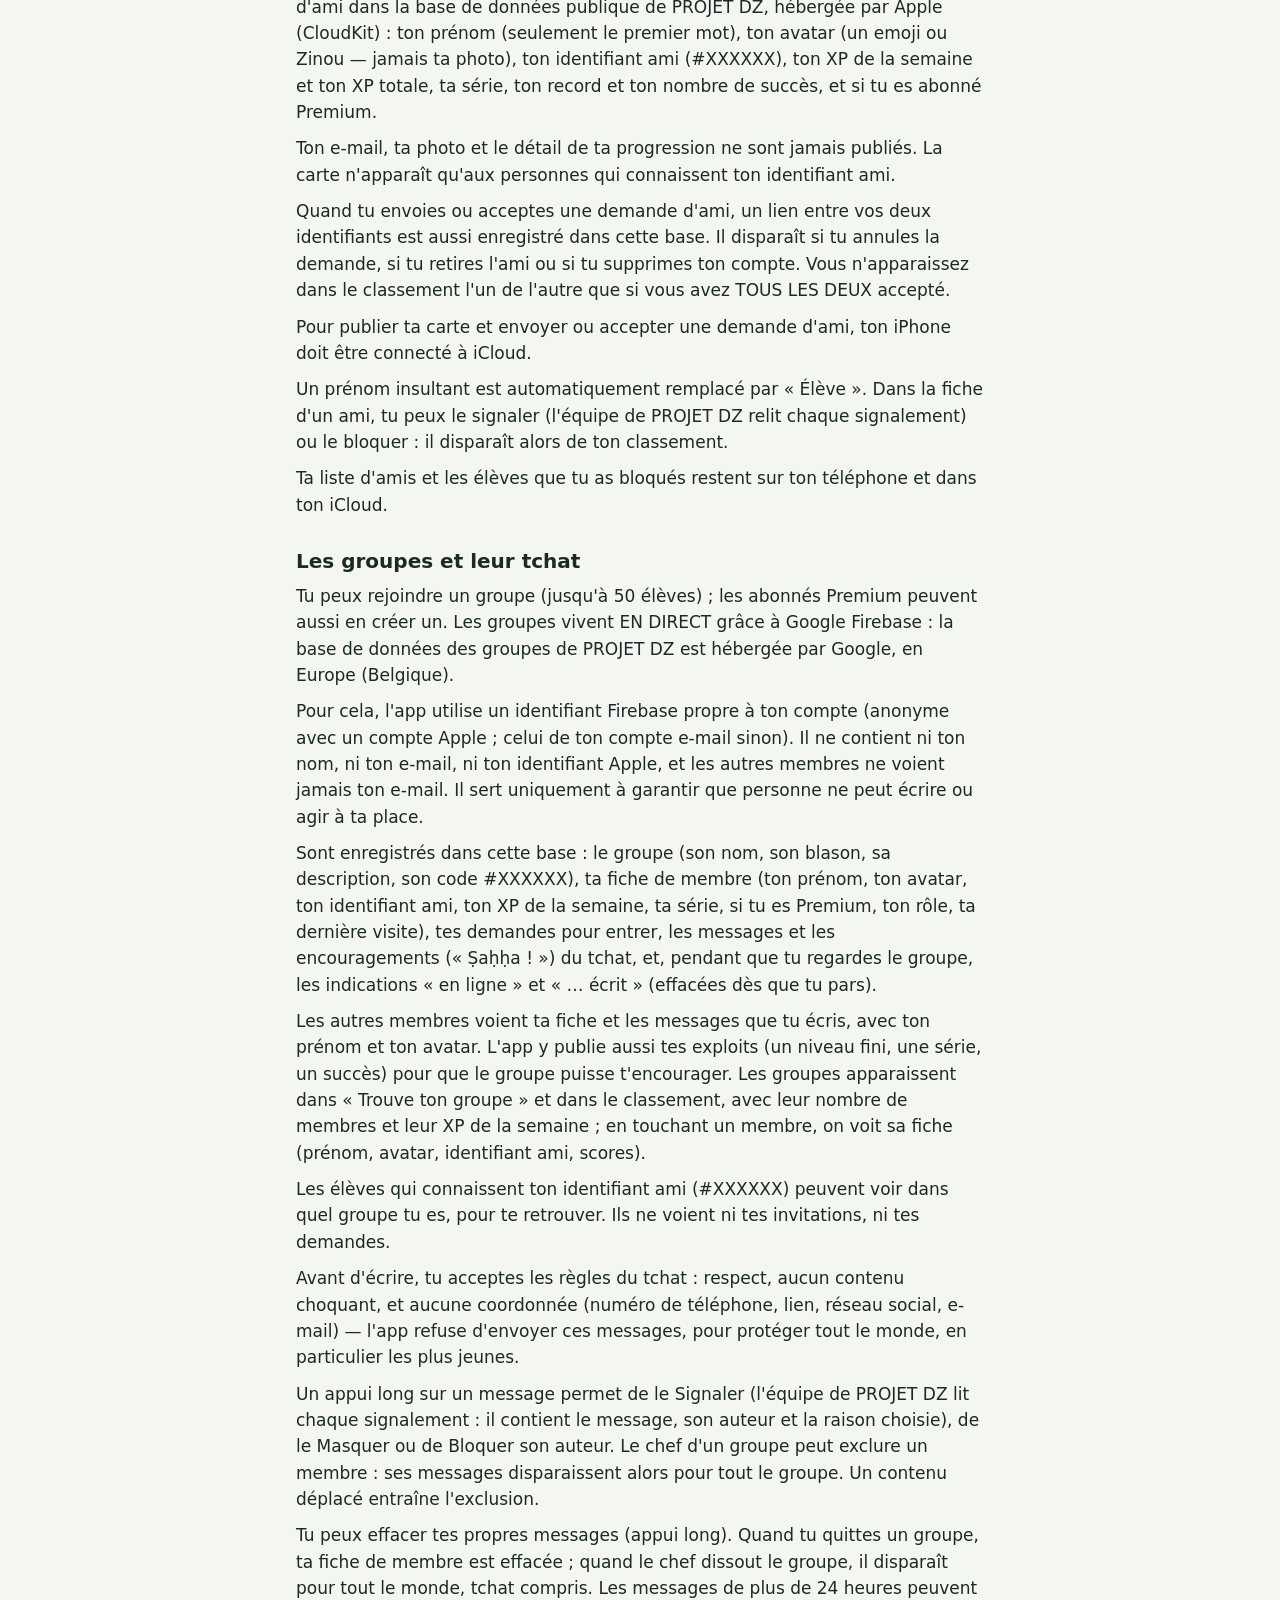
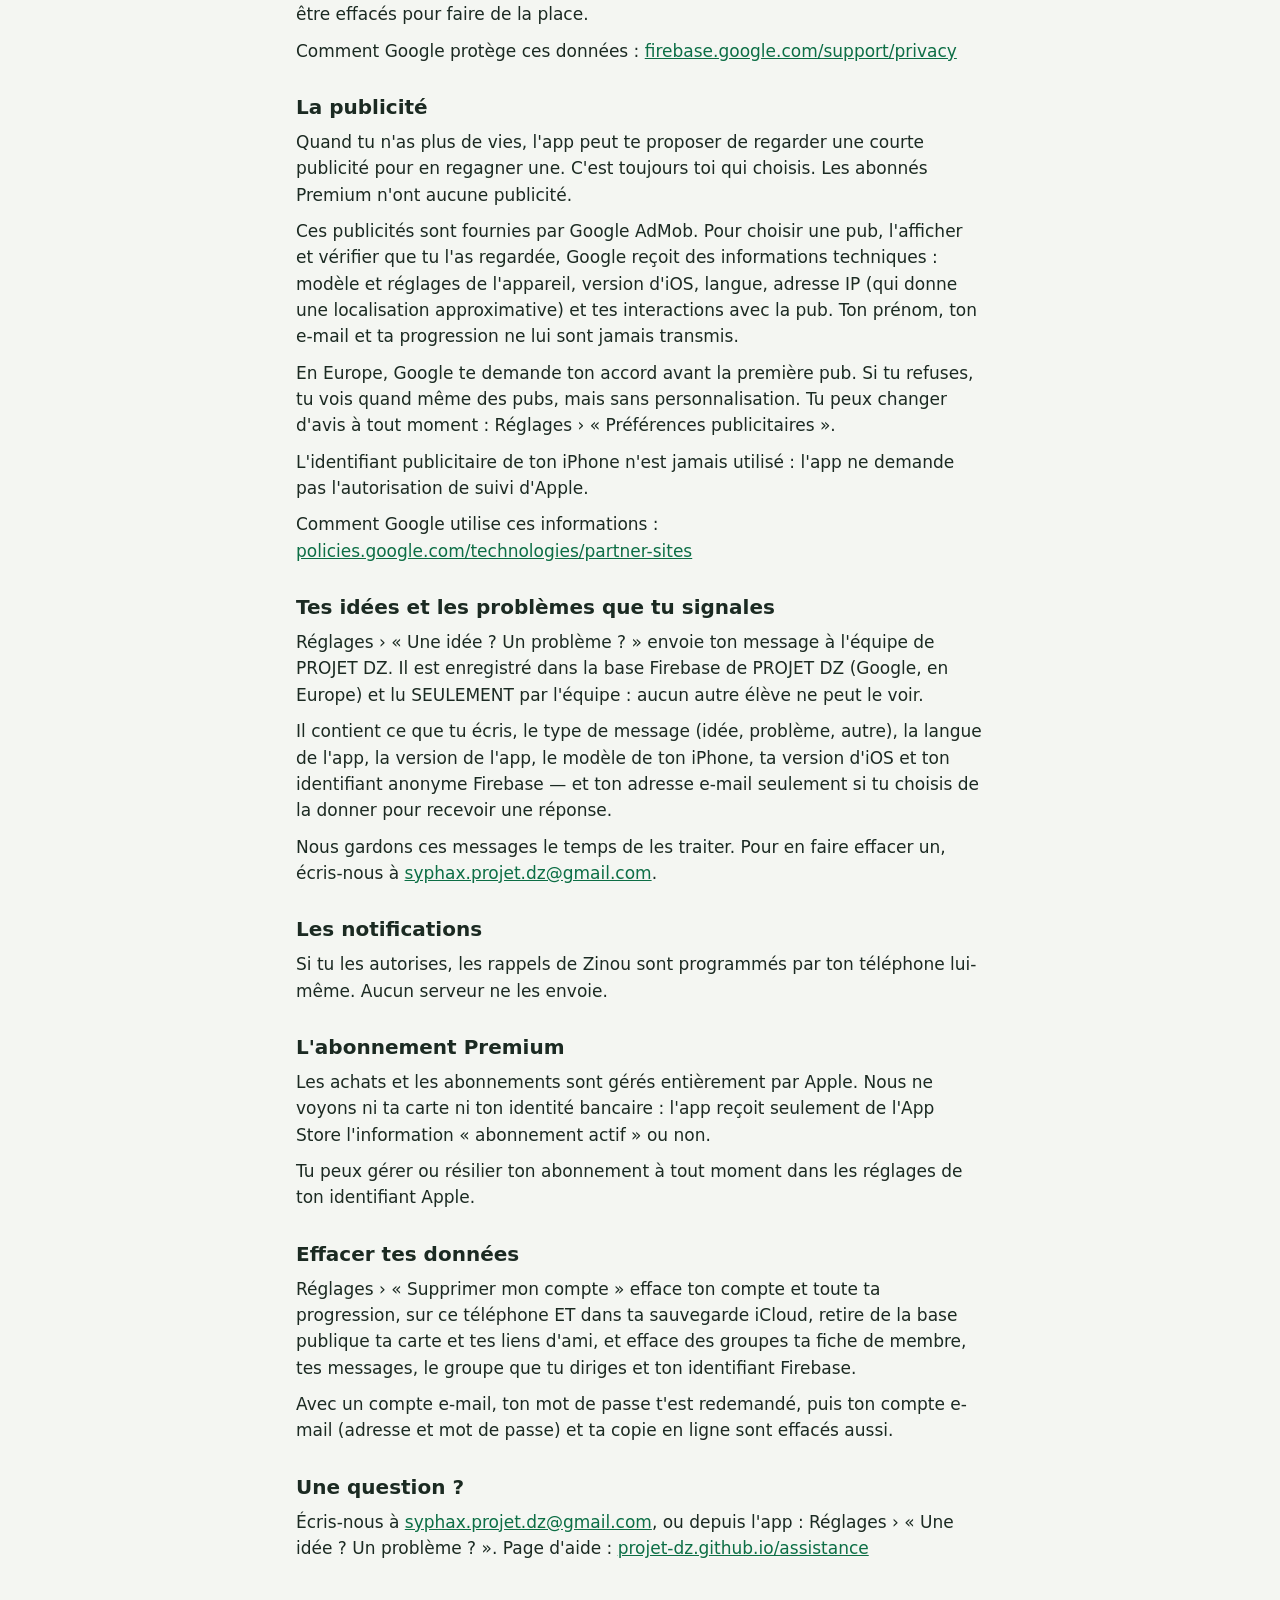
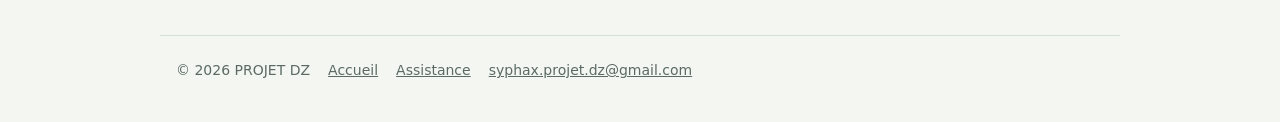
==== commit 984584b3: "Confidentialité : confirmation de l'adresse e-mail (27/10)" ====
--- a/confidentialite.html
+++ b/confidentialite.html
@@ -22,7 +22,7 @@
 <h2>Ton compte</h2>
 <p>Tu crées ton compte au choix avec Apple (« Continuer avec Apple ») ou avec ton adresse e-mail et un mot de passe (« Continuer avec un e-mail »).</p>
 <p>Avec Apple : pas de mot de passe à retenir. L&#x27;app reçoit seulement ce que tu acceptes de partager avec Apple (ton prénom et une adresse e-mail, éventuellement masquée par Apple).</p>
-<p>Avec un e-mail : ton adresse e-mail et ton mot de passe sont gérés par Google Firebase Authentication. Ton mot de passe est gardé chiffré par Google : ni l&#x27;app ni nous ne pouvons le lire. Ton e-mail sert à te connecter et à t&#x27;envoyer, si tu le demandes, le lien « Mot de passe oublié ». Il n&#x27;est jamais montré aux autres élèves et ne sert à aucune publicité.</p>
+<p>Avec un e-mail : ton adresse e-mail, ton mot de passe et ton prénom sont gérés par Google Firebase Authentication. Ton mot de passe est gardé chiffré par Google : ni l&#x27;app ni nous ne pouvons le lire. Ton e-mail sert à te connecter, à confirmer qu&#x27;il est bien à toi (un lien t&#x27;est envoyé à la création du compte) et à t&#x27;envoyer, si tu le demandes, le lien « Mot de passe oublié ». Il n&#x27;est jamais montré aux autres élèves et ne sert à aucune publicité.</p>
 <p>Dans les deux cas, tu choisis ensuite le prénom que verront tes amis et ton groupe, et tu peux le changer dans Réglages › « Mon compte ».</p>
 <p>Ces informations servent uniquement à te reconnecter et à t&#x27;appeler par ton prénom.</p>
 <h2>Ce qui est enregistré</h2>
